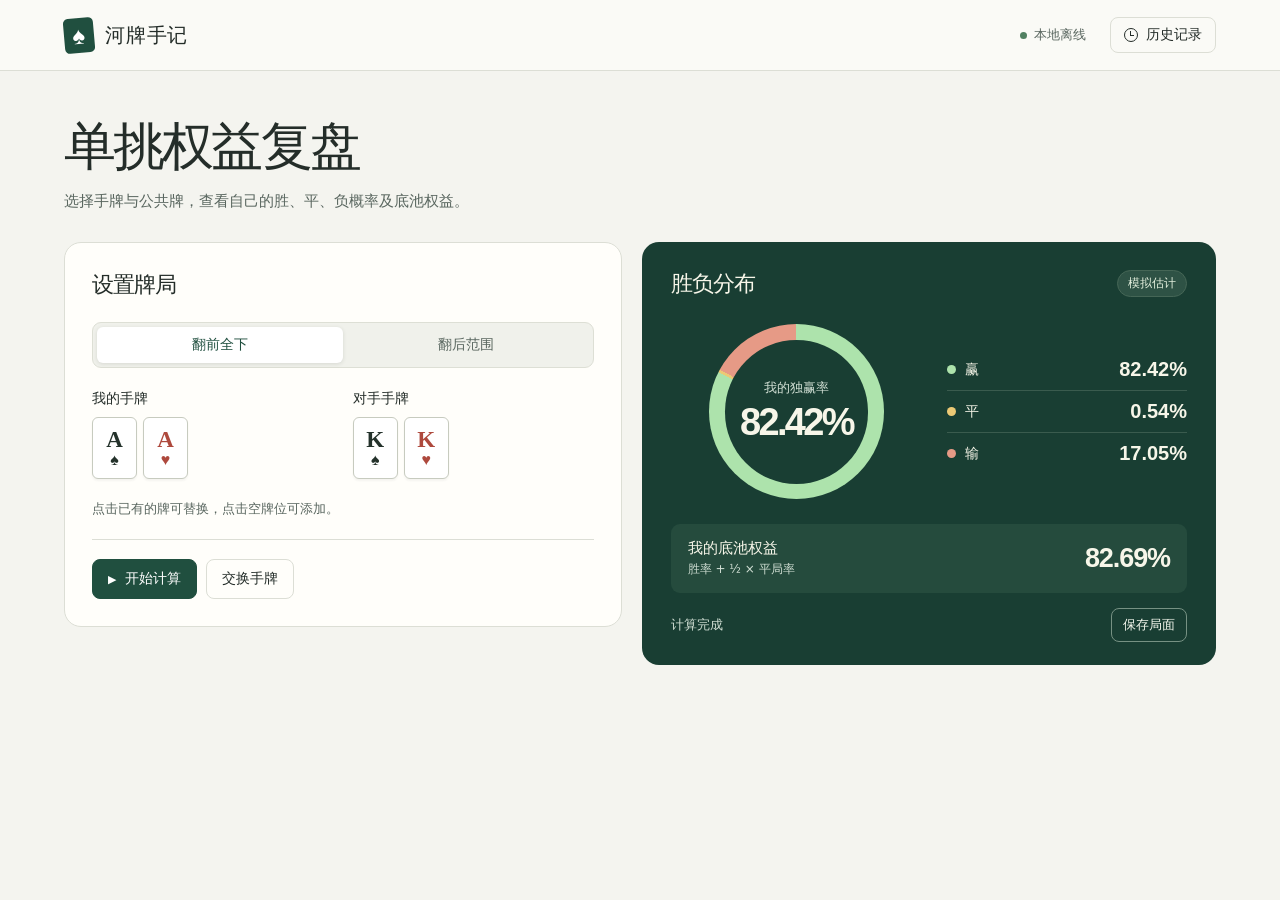
==== index.html @ 37ff810c "上传河牌手记源码、文档和测试" ====
<!doctype html>
<html lang="zh-CN">
<head>
  <meta charset="utf-8">
  <meta name="viewport" content="width=device-width, initial-scale=1">
  <meta name="color-scheme" content="light">
  <title>河牌手记 · 单挑权益复盘</title>
  <link rel="stylesheet" href="web/style.css">
  <script defer src="web/equity.js"></script>
  <script defer src="web/runner.js"></script>
  <script defer src="web/app.js"></script>
</head>
<body>
  <header class="topbar">
    <div class="frame topbar-inner">
      <div class="brand"><span class="brand-mark" aria-hidden="true">♠</span>河牌手记</div>
      <div class="top-actions"><span class="offline"><i></i>本地离线</span><button id="history-open" class="quiet-button" type="button" aria-haspopup="dialog"><span class="clock-icon" aria-hidden="true"></span>历史记录</button></div>
    </div>
  </header>
  <main class="frame">
    <div class="intro"><h1>单挑权益复盘</h1><p>选择手牌与公共牌，查看自己的胜、平、负概率及底池权益。</p></div>
    <div class="workspace">
      <section class="panel config" aria-labelledby="config-title">
        <h2 id="config-title">设置牌局</h2>
        <div class="segments" aria-label="分析模式"><button type="button" id="mode-fixed" aria-pressed="true">翻前全下</button><button type="button" id="mode-range" aria-pressed="false">翻后范围</button></div>
        <div class="hands">
          <div class="hand-field">
            <span class="hand-label" id="hero-label">我的手牌</span>
            <div class="cards-preview" id="hero-preview" role="group" aria-labelledby="hero-label"></div>
          </div>
          <div class="hand-field" id="villain-field">
            <span class="hand-label" id="villain-label">对手手牌</span>
            <div class="cards-preview" id="villain-preview" role="group" aria-labelledby="villain-label"></div>
          </div>
          <div class="hand-field board-field" id="board-field" hidden>
            <span class="hand-label" id="board-label">公共牌</span>
            <div class="cards-preview" id="board-preview" role="group" aria-labelledby="board-label"></div>
          </div>
        </div>
        <p class="hint card-hint">点击已有的牌可替换，点击空牌位可添加。</p>
        <div id="range-field" hidden>
          <label for="range-kind">对手范围</label>
          <select id="range-kind"><option value="uniform">全部合法组合 · 等权</option><option value="weighted">自定义加权组合</option></select>
          <div id="weighted-field" hidden>
            <label for="saved-range">载入已保存的范围</label>
            <select id="saved-range"><option value="">选择范围</option></select>
            <div id="range-list"></div>
            <button id="add-combo" class="secondary" type="button">＋ 添加组合</button>
            <div class="range-save"><label for="range-name">范围名称</label><input id="range-name" type="text" placeholder="自定义范围"><button id="save-range" type="button" class="secondary">保存范围</button></div>
          </div>
        </div>
        <div class="run-actions">
          <button id="run" class="primary" type="button"><span aria-hidden="true">▶</span> 开始计算</button>
          <button id="cancel" class="secondary" type="button" hidden>取消计算</button>
          <button id="swap" class="secondary" type="button">交换手牌</button>
        </div>
        <p id="feedback" class="feedback" role="alert" hidden></p>
      </section>
      <section class="result-panel" aria-labelledby="result-title">
        <div class="result-head"><h2 id="result-title">胜负分布</h2><span id="method" class="method">等待计算</span></div>
        <div class="result-main">
          <div id="donut" class="donut"><div><span>我的独赢率</span><strong id="win-hero">—</strong></div></div>
          <dl class="outcomes">
            <div><dt><i class="win-dot"></i>赢</dt><dd data-prob="win">—</dd></div>
            <div><dt><i class="tie-dot"></i>平</dt><dd data-prob="tie">—</dd></div>
            <div><dt><i class="loss-dot"></i>输</dt><dd data-prob="loss">—</dd></div>
          </dl>
        </div>
        <div class="equity"><div><span>我的底池权益</span><small>胜率 + ½ × 平局率</small></div><strong data-prob="equity">—</strong></div>
        <p id="range-summary" class="hint" hidden></p>
        <div class="result-foot"><span id="job-status" role="status">准备就绪</span><button type="button" id="save" class="save-button" disabled>保存局面</button></div>
      </section>
    </div>
    <section id="combos" class="panel combos" aria-labelledby="combos-title" hidden>
      <div class="section-head"><div><h2 id="combos-title">对手组合</h2><p id="count" class="hint" aria-live="polite"></p></div>
        <div class="filters">
          <label for="relation-filter">当前关系<select id="relation-filter"><option value="all">全部</option><option value="1">我领先</option><option value="0">持平</option><option value="-1">我落后</option></select></label>
          <label for="equity-filter">最低权益（%）<input id="equity-filter" type="number" min="0" max="100" step="any" placeholder="0"></label>
        </div>
      </div>
      <div class="table-scroll" tabindex="0" aria-label="可横向滚动的对手组合表">
        <table><thead><tr><th scope="col">对手手牌</th><th scope="col">当前关系</th><th scope="col">独赢率</th><th scope="col">平局率</th><th scope="col">输率</th><th scope="col">我的权益</th><th scope="col">权重</th><th scope="col" id="counts-heading" hidden>终局计数</th></tr></thead><tbody id="rows"></tbody></table>
      </div>
      <p id="no-rows" class="hint" hidden>没有符合筛选条件的组合。</p>
      <div class="pagination" id="pagination" hidden><button id="prev-page" type="button" class="secondary">上一页</button><span id="page-number"></span><button id="next-page" type="button" class="secondary">下一页</button></div>
    </section>
  </main>
  <dialog id="picker" aria-labelledby="picker-title">
    <div class="dialog-head"><h2 id="picker-title">选择手牌</h2><button id="picker-close" type="button" class="icon-button" aria-label="关闭选牌">×</button></div>
    <div id="deck" class="deck"></div>
    <div class="dialog-actions"><button id="clear-slot" type="button" class="secondary">移除这张牌</button></div>
  </dialog>
  <dialog id="history-dialog" aria-labelledby="history-title">
    <div class="dialog-head"><h2 id="history-title">历史记录</h2><button id="history-close" type="button" class="icon-button" aria-label="关闭历史记录">×</button></div>
    <div id="history-list"></div><p id="history-note" class="hint" role="status"></p>
  </dialog>
</body>
</html>
---- web/style.css ----
:root {
  font-family: "DM Sans","Microsoft YaHei","PingFang SC",system-ui,sans-serif;
  color:#242d29; background:#f4f4ef; font-synthesis:none;
  --green:#204f3f; --ink:#242d29; --muted:#59665f; --line:#dcded5;
  --win:#ade3ac; --tie:#ecc975; --loss:#e69a86;
}
* {box-sizing:border-box}
body {margin:0; min-height:100vh}
button,input,select,textarea {font:inherit}
button {cursor:pointer}
button:disabled {cursor:default; opacity:.48}
button:focus-visible,input:focus-visible,select:focus-visible,textarea:focus-visible,[tabindex]:focus-visible {outline:3px solid #6496c7;outline-offset:3px}
[hidden] {display:none !important}
.frame {width:min(1152px,calc(100% - 80px));margin:auto}
.topbar {background:#fafaf6;border-bottom:1px solid var(--line)}
.topbar-inner,.top-actions,.brand,.offline,.quiet-button,.result-head,.result-foot,.equity,.dialog-head,.run-actions,.dialog-actions,.pagination {display:flex;align-items:center}
.topbar-inner {height:70px;justify-content:space-between}
.brand {font-size:20px;font-weight:750;letter-spacing:.04em;gap:11px}
.brand-mark {display:grid;place-items:center;width:30px;height:35px;color:#fff;background:var(--green);border-radius:5px;font:24px/1 Georgia,serif;transform:rotate(-5deg)}
.top-actions {gap:24px}
.offline {color:var(--muted);font-size:13px;gap:7px}
.offline i,.outcomes i {display:inline-block;border-radius:100%;flex:none}
.offline i {width:7px;height:7px;background:#518061}
.quiet-button,.secondary,.icon-button,.save-button {background:transparent;color:inherit;border:1px solid var(--line)}
.quiet-button,.secondary,.primary,.save-button {border-radius:8px;font-weight:600}
.quiet-button {padding:8px 13px;gap:8px;font-size:14px}
.clock-icon {width:14px;height:14px;border:1.5px solid;border-radius:100%;position:relative}
.clock-icon:before {content:"";position:absolute;left:5px;top:2px;width:3px;height:4px;border-left:1px solid;border-bottom:1px solid}
.intro {margin:45px 0 28px}
h1,h2,p,dl,dd {margin:0}
h1 {font-size:clamp(32px,4.5vw,52px);font-weight:740;letter-spacing:-.055em;line-height:1.17}
.intro p {margin-top:12px;font-size:15px;line-height:1.65;color:var(--muted)}
.workspace {display:grid;grid-template-columns:1fr 1.03fr;gap:20px;align-items:start;margin-bottom:24px}
.panel,.result-panel {border-radius:17px}
.panel {background:#fffefa;border:1px solid var(--line);padding:27px}
h2 {font-size:22px;font-weight:700;letter-spacing:-.04em;line-height:1.4}
.segments {display:grid;grid-template-columns:1fr 1fr;padding:4px;border:1px solid #dddfd5;background:#f0f1eb;border-radius:9px;margin:22px 0}
.segments button {background:transparent;border:0;border-radius:6px;padding:9px 5px;color:var(--muted);font-weight:600;font-size:14px}
.segments button[aria-pressed=true] {background:white;color:var(--green);box-shadow:0 1px 4px #222b231f}
.hands {display:flex;gap:20px;flex-wrap:wrap}
.hand-field {flex:1 1 105px;min-width:0}
.board-field {flex:2 1 205px}
label,.hand-label {display:block;font-size:14px;font-weight:600}
.cards-preview {display:flex;align-items:center;gap:6px}
.cards-preview {margin:9px 0}
.card {font-family:Georgia,"Times New Roman",serif;position:relative;background:#fff;border:1px solid #c7cbbf;box-shadow:0 2px 2px #2534230c;color:#24322b;display:flex;flex-direction:column;align-items:center;justify-content:center;gap:1px;border-radius:6px;line-height:1}
.card:hover:not(:disabled),.secondary:hover:not(:disabled),.quiet-button:hover {border-color:#8ba190;background:#f6f8ef}
.cards-preview .card {height:62px;width:45px;min-width:0}
.cards-preview .card:hover {border-color:var(--green);box-shadow:0 2px 5px #204f3f25}
.card b {font-size:23px;font-weight:600}
.card span {font-size:16px}
.red {color:#ae493d}
.card.blank {border-style:dashed;background:#f6f6f0;color:#738077;font:20px system-ui}
input,select,textarea {border:1px solid #cdd3c8;color:var(--ink);background:white;border-radius:6px;padding:8px 10px;min-width:0}
.hint {font-size:13px;line-height:1.65;color:var(--muted)}
.card-hint {margin:10px 0 0}
#range-field {margin-top:19px}
#range-field select {width:100%;margin-top:7px}
#weighted-field > label {display:block;margin-top:12px}
.range-save {display:flex;align-items:center;gap:8px;flex-wrap:wrap;margin-top:12px}
.range-save input {flex:1;min-width:7em}
#range-summary {color:inherit}
#weighted-field {margin-top:14px}
.range-row {display:flex;gap:13px;align-items:center;flex-wrap:wrap;border-top:1px solid var(--line);padding:7px 0}
.range-row label {display:flex;align-items:center;gap:6px;font-size:13px}
.range-row input {width:75px}
.range-row small {flex-basis:100%}
.range-row .cards-preview {margin:3px 0}
#add-combo {margin-top:8px}
.run-actions {border-top:1px solid var(--line);padding-top:19px;margin-top:19px;gap:9px;flex-wrap:wrap}
.primary,.secondary {font-size:14px;padding:10px 15px}
.primary {border:1px solid var(--green);background:var(--green);color:#fff}
.primary:hover:not(:disabled) {background:#173d30}
#run span {margin-right:4px;font-size:11px}
.feedback {margin-top:14px;font-size:14px;line-height:1.65;color:#954432}
.feedback.info {color:var(--green)}
.result-panel {background:#193e33;color:#f7f6e9;padding:27px 29px 23px}
.result-head,.result-foot,.equity,.section-head,.dialog-head {justify-content:space-between;gap:12px}
.method {background:#2e5245;color:#e2eedc;border:1px solid #456656;padding:4px 10px;border-radius:30px;font-size:12px;white-space:nowrap}
.result-main {display:grid;grid-template-columns:1.05fr 1fr;align-items:center;gap:25px;padding:25px 0}
.donut {width:min(100%,175px);aspect-ratio:1;border-radius:50%;background:#385b4e;display:grid;place-items:center;justify-self:center}
.donut>div {background:#193e33;border-radius:50%;width:82%;aspect-ratio:1;display:flex;flex-direction:column;align-items:center;justify-content:center;gap:4px}
.donut span,.equity small,#job-status {font-size:13px;color:#d1dfd4}
.donut strong,.equity strong,.outcomes dd {font-family:"DM Sans","Segoe UI",sans-serif;font-variant-numeric:tabular-nums}
.donut strong {font-size:clamp(24px,3.1vw,38px);letter-spacing:-.07em}
.outcomes>div {display:flex;justify-content:space-between;gap:6px;padding:9px 0;border-bottom:1px solid #3a5b4e;align-items:center}
.outcomes>div:last-child {border:0}
.outcomes dt {display:flex;align-items:center;gap:9px;font-size:14px}
.outcomes i {width:9px;height:9px}
.win-dot {background:var(--win)} .tie-dot {background:var(--tie)} .loss-dot {background:var(--loss)}
.outcomes dd {font-size:20px;font-weight:600}
.equity {padding:15px 17px;background:#254b3d;border-radius:9px}
.equity span,.equity small {display:block}
.equity span {font-size:15px;font-weight:650}
.equity small {margin-top:3px;font-size:12px}
.equity strong {font-size:27px;letter-spacing:-.04em}
.result-foot {margin-top:15px}
.save-button {border-color:#769183;color:#f3f7ed;font-size:13px;padding:7px 11px;white-space:nowrap}
.save-button:hover:not(:disabled) {background:#315a48}
.combos {margin-bottom:35px}
.section-head {display:flex;align-items:flex-start;flex-wrap:wrap}
.section-head .hint {margin:5px 0}
.filters {display:flex;gap:12px;align-items:center;flex-wrap:wrap}
.filters label {font-size:12px}
.filters select,.filters input {display:block;margin-top:4px;width:110px;font-size:13px}
.table-scroll {overflow:auto;margin-top:17px}
table {width:100%;border-collapse:collapse;white-space:nowrap;font-size:14px;font-variant-numeric:tabular-nums}
th,td {padding:10px 9px;border-bottom:1px solid #e5e8df;text-align:right}
th {color:#546359;font-size:12px;background:#f3f5ee}
th:first-child,td:first-child,th:nth-child(2),td:nth-child(2) {text-align:left}
.inline-card {font:600 16px Georgia,serif;display:inline-block;margin-right:7px}
.pagination,.dialog-actions {justify-content:flex-end;gap:10px;margin-top:16px}
.pagination span {font-size:13px;color:var(--muted)}
dialog {background:#fffef9;color:var(--ink);border:1px solid var(--line);border-radius:14px;padding:22px;width:min(560px,calc(100% - 24px));max-height:90vh;overflow:auto}
dialog::backdrop {background:#10271e77}
.dialog-head {margin-bottom:17px}
.icon-button {width:34px;height:34px;border-radius:50%;font:23px/1 Arial}
.deck .card[aria-pressed=true] {border:2px solid var(--green);background:#eff5e9}
.deck {display:grid;grid-template-columns:repeat(13,minmax(0,1fr));gap:4px}
.deck .card {min-height:42px;padding:2px}
.deck .card b {font-size:16px}
.deck .card span {font-size:13px}
.deck .card:disabled {opacity:.32;background:#e7e8df}
.history-entry {width:100%;display:flex;align-items:center;justify-content:space-between;gap:10px;text-align:left;background:#f8f9f3;border:1px solid var(--line);padding:13px;border-radius:8px;margin-bottom:9px;color:var(--ink)}
.history-entry strong,.history-entry small {display:block}
.history-entry small {color:var(--muted);margin-top:5px}
@media(max-width:830px) {
  .frame {width:calc(100% - 40px)}
  .workspace {gap:13px}
  .panel,.result-panel {padding:20px}
  .result-main {gap:12px}
  .cards-preview {gap:4px}
  .cards-preview .card {max-width:calc((100% - 16px)/2)}
  .board-field .card {max-width:calc((100% - 16px)/5)}
}
@media(max-width:690px) {
  .frame {width:calc(100% - 28px)}
  .topbar-inner {height:59px}
  .brand {font-size:17px;gap:8px}
  .top-actions {gap:10px}
  .offline {font-size:11px}
  .quiet-button {padding:7px 9px;font-size:13px}
  .intro {margin:27px 0 19px}
  .intro p {font-size:14px;margin-top:7px}
  .workspace {grid-template-columns:1fr;gap:14px}
  .result-main {padding:19px 0}
  .donut {width:140px}
  .donut strong {font-size:29px}
  .board-field {flex-basis:170px}
  .deck {gap:3px}
  dialog {padding:14px}
}
@media(max-width:375px) {
  .offline {display:none}
  .deck {grid-template-columns:repeat(7,minmax(0,1fr))}
  .hands {gap:12px}
}
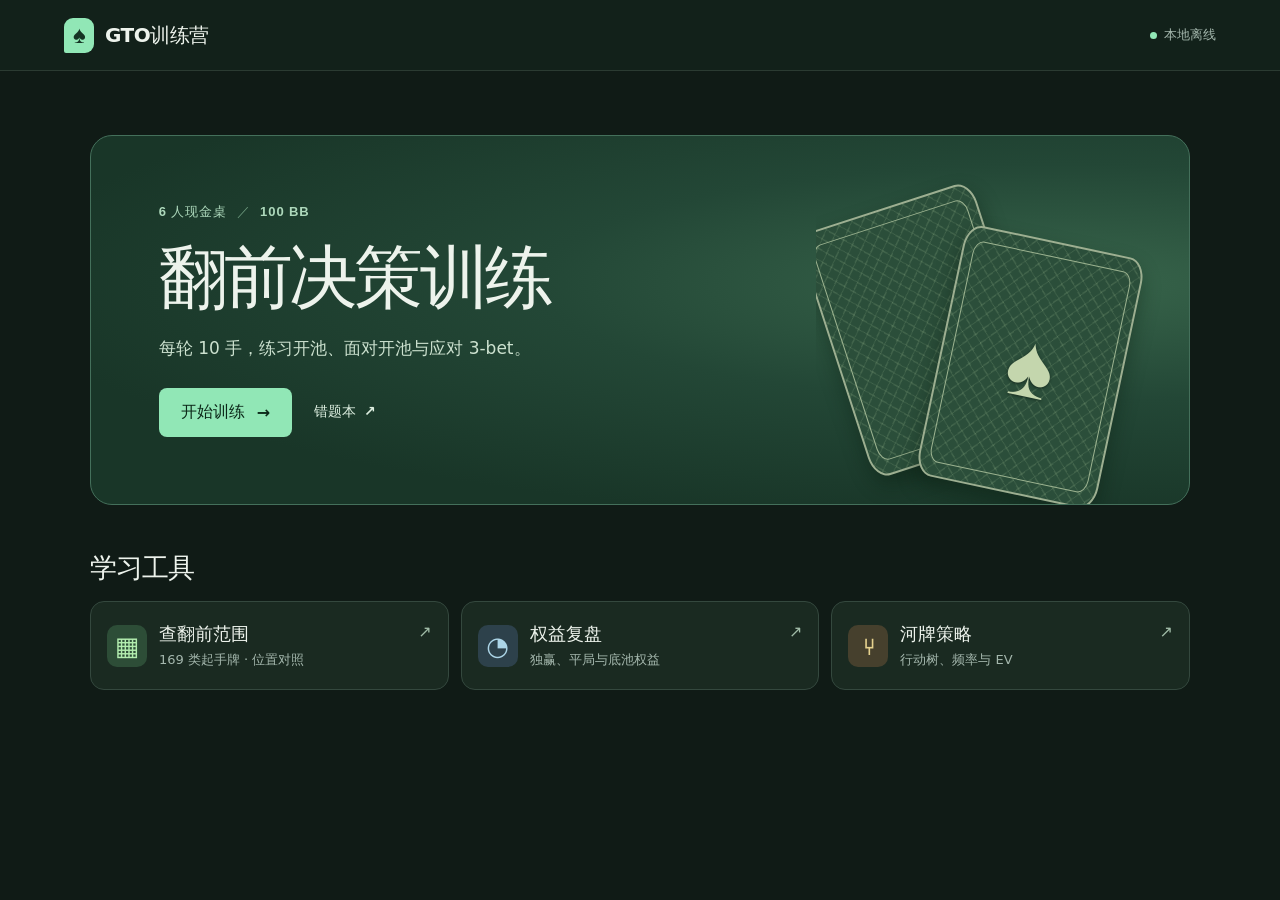
==== commit 5c18fd46: "发布 GTO训练营 v6 源码、测试、验收记录与使用手册" ====
--- a/index.html
+++ b/index.html
@@ -3,96 +3,49 @@
 <head>
   <meta charset="utf-8">
   <meta name="viewport" content="width=device-width, initial-scale=1">
-  <meta name="color-scheme" content="light">
-  <title>河牌手记 · 单挑权益复盘</title>
+  <meta name="color-scheme" content="dark">
+  <title>GTO训练营 · 训练工作台</title>
   <link rel="stylesheet" href="web/style.css">
-  <script defer src="web/equity.js"></script>
-  <script defer src="web/runner.js"></script>
-  <script defer src="web/app.js"></script>
+  <link rel="stylesheet" href="web/camp.css">
+  <script defer src="preflop/ranges.js"></script>
+  <script defer src="training/session.js"></script>
+  <script defer src="web/home.js"></script>
 </head>
-<body>
-  <header class="topbar">
-    <div class="frame topbar-inner">
-      <div class="brand"><span class="brand-mark" aria-hidden="true">♠</span>河牌手记</div>
-      <div class="top-actions"><span class="offline"><i></i>本地离线</span><button id="history-open" class="quiet-button" type="button" aria-haspopup="dialog"><span class="clock-icon" aria-hidden="true"></span>历史记录</button></div>
-    </div>
-  </header>
-  <main class="frame">
-    <div class="intro"><h1>单挑权益复盘</h1><p>选择手牌与公共牌，查看自己的胜、平、负概率及底池权益。</p></div>
-    <div class="workspace">
-      <section class="panel config" aria-labelledby="config-title">
-        <h2 id="config-title">设置牌局</h2>
-        <div class="segments" aria-label="分析模式"><button type="button" id="mode-fixed" aria-pressed="true">翻前全下</button><button type="button" id="mode-range" aria-pressed="false">翻后范围</button></div>
-        <div class="hands">
-          <div class="hand-field">
-            <span class="hand-label" id="hero-label">我的手牌</span>
-            <div class="cards-preview" id="hero-preview" role="group" aria-labelledby="hero-label"></div>
-          </div>
-          <div class="hand-field" id="villain-field">
-            <span class="hand-label" id="villain-label">对手手牌</span>
-            <div class="cards-preview" id="villain-preview" role="group" aria-labelledby="villain-label"></div>
-          </div>
-          <div class="hand-field board-field" id="board-field" hidden>
-            <span class="hand-label" id="board-label">公共牌</span>
-            <div class="cards-preview" id="board-preview" role="group" aria-labelledby="board-label"></div>
-          </div>
-        </div>
-        <p class="hint card-hint">点击已有的牌可替换，点击空牌位可添加。</p>
-        <div id="range-field" hidden>
-          <label for="range-kind">对手范围</label>
-          <select id="range-kind"><option value="uniform">全部合法组合 · 等权</option><option value="weighted">自定义加权组合</option></select>
-          <div id="weighted-field" hidden>
-            <label for="saved-range">载入已保存的范围</label>
-            <select id="saved-range"><option value="">选择范围</option></select>
-            <div id="range-list"></div>
-            <button id="add-combo" class="secondary" type="button">＋ 添加组合</button>
-            <div class="range-save"><label for="range-name">范围名称</label><input id="range-name" type="text" placeholder="自定义范围"><button id="save-range" type="button" class="secondary">保存范围</button></div>
-          </div>
-        </div>
-        <div class="run-actions">
-          <button id="run" class="primary" type="button"><span aria-hidden="true">▶</span> 开始计算</button>
-          <button id="cancel" class="secondary" type="button" hidden>取消计算</button>
-          <button id="swap" class="secondary" type="button">交换手牌</button>
-        </div>
-        <p id="feedback" class="feedback" role="alert" hidden></p>
-      </section>
-      <section class="result-panel" aria-labelledby="result-title">
-        <div class="result-head"><h2 id="result-title">胜负分布</h2><span id="method" class="method">等待计算</span></div>
-        <div class="result-main">
-          <div id="donut" class="donut"><div><span>我的独赢率</span><strong id="win-hero">—</strong></div></div>
-          <dl class="outcomes">
-            <div><dt><i class="win-dot"></i>赢</dt><dd data-prob="win">—</dd></div>
-            <div><dt><i class="tie-dot"></i>平</dt><dd data-prob="tie">—</dd></div>
-            <div><dt><i class="loss-dot"></i>输</dt><dd data-prob="loss">—</dd></div>
-          </dl>
-        </div>
-        <div class="equity"><div><span>我的底池权益</span><small>胜率 + ½ × 平局率</small></div><strong data-prob="equity">—</strong></div>
-        <p id="range-summary" class="hint" hidden></p>
-        <div class="result-foot"><span id="job-status" role="status">准备就绪</span><button type="button" id="save" class="save-button" disabled>保存局面</button></div>
-      </section>
-    </div>
-    <section id="combos" class="panel combos" aria-labelledby="combos-title" hidden>
-      <div class="section-head"><div><h2 id="combos-title">对手组合</h2><p id="count" class="hint" aria-live="polite"></p></div>
-        <div class="filters">
-          <label for="relation-filter">当前关系<select id="relation-filter"><option value="all">全部</option><option value="1">我领先</option><option value="0">持平</option><option value="-1">我落后</option></select></label>
-          <label for="equity-filter">最低权益（%）<input id="equity-filter" type="number" min="0" max="100" step="any" placeholder="0"></label>
+<body class="camp-home">
+  <header class="topbar"><div class="frame topbar-inner">
+    <div class="brand"><span class="brand-mark" aria-hidden="true">♠</span>GTO训练营</div>
+    <span class="offline"><i></i>本地离线</span>
+  </div></header>
+  <main class="frame camp-desk">
+    <section class="camp-hero" aria-labelledby="train-title">
+      <div class="camp-hero-copy">
+        <p class="camp-model">6 人现金桌 <span>／</span> 100 BB</p>
+        <h1 id="train-title">翻前决策训练</h1>
+        <p class="camp-description">每轮 10 手，练习开池、面对开池与应对 3-bet。</p>
+        <div class="camp-cta">
+          <a id="start-training" class="primary" href="training/index.html">开始训练</a>
+          <a class="camp-review" href="training/index.html#review">错题本 <span aria-hidden="true">↗</span></a>
         </div>
       </div>
-      <div class="table-scroll" tabindex="0" aria-label="可横向滚动的对手组合表">
-        <table><thead><tr><th scope="col">对手手牌</th><th scope="col">当前关系</th><th scope="col">独赢率</th><th scope="col">平局率</th><th scope="col">输率</th><th scope="col">我的权益</th><th scope="col">权重</th><th scope="col" id="counts-heading" hidden>终局计数</th></tr></thead><tbody id="rows"></tbody></table>
+      <div class="camp-art" aria-hidden="true"><span class="back-card far"></span><span class="back-card near"><b>♠</b></span></div>
+    </section>
+    <section class="camp-tools" aria-labelledby="study-title">
+      <h2 id="study-title">学习工具</h2>
+      <div class="tool-grid">
+        <a class="tool-card" id="open-preflop" href="preflop/index.html">
+          <span class="tool-icon grid-icon" aria-hidden="true">▦</span>
+          <div><h3>查翻前范围</h3><p>169 类起手牌 · 位置对照</p></div><span class="tool-go" aria-hidden="true">↗</span>
+        </a>
+        <a class="tool-card" id="open-equity" href="equity.html">
+          <span class="tool-icon equity-icon" aria-hidden="true">◔</span>
+          <div><h3>权益复盘</h3><p>独赢、平局与底池权益</p></div><span class="tool-go" aria-hidden="true">↗</span>
+        </a>
+        <a class="tool-card" id="open-strategy" href="strategy/index.html" hidden>
+          <span class="tool-icon river-icon" aria-hidden="true">⑂</span>
+          <div><h3>河牌策略</h3><p>行动树、频率与 EV</p></div><span class="tool-go" aria-hidden="true">↗</span>
+        </a>
       </div>
-      <p id="no-rows" class="hint" hidden>没有符合筛选条件的组合。</p>
-      <div class="pagination" id="pagination" hidden><button id="prev-page" type="button" class="secondary">上一页</button><span id="page-number"></span><button id="next-page" type="button" class="secondary">下一页</button></div>
     </section>
   </main>
-  <dialog id="picker" aria-labelledby="picker-title">
-    <div class="dialog-head"><h2 id="picker-title">选择手牌</h2><button id="picker-close" type="button" class="icon-button" aria-label="关闭选牌">×</button></div>
-    <div id="deck" class="deck"></div>
-    <div class="dialog-actions"><button id="clear-slot" type="button" class="secondary">移除这张牌</button></div>
-  </dialog>
-  <dialog id="history-dialog" aria-labelledby="history-title">
-    <div class="dialog-head"><h2 id="history-title">历史记录</h2><button id="history-close" type="button" class="icon-button" aria-label="关闭历史记录">×</button></div>
-    <div id="history-list"></div><p id="history-note" class="hint" role="status"></p>
-  </dialog>
 </body>
 </html>
--- a/web/style.css
+++ b/web/style.css
@@ -30,6 +30,7 @@
 h1,h2,p,dl,dd {margin:0}
 h1 {font-size:clamp(32px,4.5vw,52px);font-weight:740;letter-spacing:-.055em;line-height:1.17}
 .intro p {margin-top:12px;font-size:15px;line-height:1.65;color:var(--muted)}
+#open-preflop {display:inline-flex;margin-top:12px;text-decoration:none}
 .workspace {display:grid;grid-template-columns:1fr 1.03fr;gap:20px;align-items:start;margin-bottom:24px}
 .panel,.result-panel {border-radius:17px}
 .panel {background:#fffefa;border:1px solid var(--line);padding:27px}
@@ -115,12 +116,12 @@
 dialog::backdrop {background:#10271e77}
 .dialog-head {margin-bottom:17px}
 .icon-button {width:34px;height:34px;border-radius:50%;font:23px/1 Arial}
-.deck .card[aria-pressed=true] {border:2px solid var(--green);background:#eff5e9}
 .deck {display:grid;grid-template-columns:repeat(13,minmax(0,1fr));gap:4px}
-.deck .card {min-height:42px;padding:2px}
+.deck .card {min-width:0;min-height:44px;padding:1px}
 .deck .card b {font-size:16px}
 .deck .card span {font-size:13px}
 .deck .card:disabled {opacity:.32;background:#e7e8df}
+.deck .card[aria-pressed=true] {border:2px solid #306644;outline:1px solid #a6ecc2;background:#e0f4e3;opacity:1}
 .history-entry {width:100%;display:flex;align-items:center;justify-content:space-between;gap:10px;text-align:left;background:#f8f9f3;border:1px solid var(--line);padding:13px;border-radius:8px;margin-bottom:9px;color:var(--ink)}
 .history-entry strong,.history-entry small {display:block}
 .history-entry small {color:var(--muted);margin-top:5px}
@@ -152,6 +153,7 @@
 }
 @media(max-width:375px) {
   .offline {display:none}
-  .deck {grid-template-columns:repeat(7,minmax(0,1fr))}
+  #picker,#gto-picker {width:calc(100% - 12px);max-width:calc(100% - 12px);padding:12px 6px}
+  .deck {column-gap:2px}
   .hands {gap:12px}
 }
--- a/web/camp.css
+++ b/web/camp.css
@@ -0,0 +1,77 @@
+:root {
+  color-scheme:dark;
+  --ink:#edf3ec; --muted:#a4b7ad; --line:#34483e; --green:#91e7b6;
+  --surface:#192820; --deep:#101b16; --felt:#214438;
+  color:var(--ink); background:var(--deep);
+}
+a {color:var(--green)}
+a:focus-visible {outline:3px solid #a8d3ff;outline-offset:3px}
+.topbar {background:#12211a;border-color:#2b3b32}
+.brand {letter-spacing:-.025em}
+.brand-mark {background:#91e7b6;color:#153324;transform:none;border-radius:9px 9px 9px 2px}
+.quiet-button,.camp-cta a,.tool-card {text-decoration:none}
+.offline i {background:#91e7b6}
+.panel,dialog {background:var(--surface)}
+.result-panel {background:#1d3930;border:1px solid #38584a}
+input,select,textarea {background:#122019;color:var(--ink);border-color:#486151}
+.primary {background:var(--green);color:#0c2819;border-color:transparent}
+.primary:hover:not(:disabled) {background:#b9f4d1}
+.secondary:hover:not(:disabled),.quiet-button:hover {background:#253d30;border-color:#658571}
+.segments,th {background:#12221a;color:var(--muted);border-color:var(--line)}
+th,td {border-color:var(--line)}
+.segments button[aria-pressed=true] {background:#345643;color:#e6f8eb}
+.history-entry {background:#203328}
+.feedback {color:#ffaf98}
+.result-panel .method {color:#c3e4d1;background:#294b3e}
+#range-list .red,.inline-card.red {color:#ffac9c}
+#gto-matrix button[aria-pressed=true] {background:#88cfa4;color:#153324}
+.camp-home .offline {display:flex}
+.camp-desk {max-width:1100px;padding:clamp(22px,5vw,68px) 0 40px}
+.camp-hero {
+  position:relative;isolation:isolate;overflow:hidden;border:1px solid #44705b;border-radius:22px;
+  background:radial-gradient(ellipse at 88% 40%,#38654b 0%,#234736 38%,#193628 77%);
+}
+.camp-hero-copy {position:relative;z-index:1;padding:clamp(28px,5.3vw,70px);width:69%}
+.camp-model {color:#add8bb;font:650 13px/1.3 "DM Sans","Microsoft YaHei",sans-serif;letter-spacing:.07em}
+.camp-model span {padding-inline:5px;color:#709e81}
+.camp-hero h1 {margin:16px 0;font-size:clamp(32px,5.4vw,70px);letter-spacing:-.055em}
+.camp-description {color:#cce1cf;line-height:1.65;font-size:clamp(14px,1.6vw,17px)}
+.camp-cta {display:flex;gap:22px;align-items:center;flex-wrap:wrap;margin-top:26px}
+.camp-cta .primary {padding:13px 21px;display:inline-flex;align-items:center;justify-content:center;font-size:16px}
+.camp-cta .primary::after {content:"→";margin-left:12px}
+.camp-review {font-size:14px;font-weight:650;color:#deefe1}
+.camp-review span {padding-left:3px}
+.camp-art {position:absolute;z-index:0;inset:0 0 0 auto;width:34%;pointer-events:none;overflow:hidden}
+.back-card {
+  display:grid;place-items:center;position:absolute;top:22%;left:16%;width:49%;aspect-ratio:5/7;
+  border:2px solid #9daf91;border-radius:9%;box-shadow:0 10px 20px #07190d66;
+  background:repeating-linear-gradient(48deg,transparent 0 9px,#9aba8e36 9px 10px),
+    repeating-linear-gradient(-48deg,transparent 0 9px,#9aba8e36 9px 10px),#2b4e3a;
+}
+.back-card::before {content:"";position:absolute;inset:5%;border:1px solid #9cb390;border-radius:6%}
+.back-card.far {left:4%;top:18%;transform:rotate(-18deg)}
+.back-card.near {left:33%;top:28%;transform:rotate(12deg)}
+.back-card b {font:clamp(42px,7vw,98px)/1 Georgia,serif;color:#c4d6ad;text-shadow:0 1px 3px #112419}
+.camp-tools {margin-top:clamp(23px,3.6vw,44px)}
+.camp-tools h2 {font-size:clamp(20px,2.3vw,27px);margin-bottom:14px}
+.tool-grid {display:grid;grid-template-columns:repeat(auto-fit,minmax(min(100%,245px),1fr));gap:12px}
+.tool-card,#open-preflop.tool-card {display:flex;position:relative;align-items:center;gap:12px;margin:0;padding:20px 16px;color:var(--ink);background:#1a2a21;border:1px solid var(--line);border-radius:14px}
+.tool-card:hover,.tool-card:focus-visible {background:#21382a;border-color:#629475}
+.tool-card h3 {margin:0 0 5px;font-size:18px}
+.tool-card p {color:var(--muted);font-size:13px}
+.tool-go {margin-left:auto;color:#a1bca8;align-self:flex-start}
+.tool-icon {flex:none;width:40px;height:42px;display:grid;place-items:center;border-radius:10px;font:26px/1 system-ui}
+.grid-icon {background:#2d4d37;color:#b2ecae}
+.equity-icon {background:#2d414b;color:#acd5e7}
+.river-icon {background:#46402d;color:#e5d18e}
+@media(max-width:590px) {
+  .camp-hero-copy {padding:25px 17px;width:100%}
+  .camp-hero h1 {max-width:70%;font-size:clamp(28px,8vw,41px)}
+  .camp-description {width:68%;max-width:23em}
+  .camp-art {width:29%;height:80%;top:0}
+  .back-card {width:64%;top:19%}
+  .back-card.near {left:40%;top:32%}
+  .camp-cta {gap:16px;margin-top:18px}
+  .camp-cta .primary {font-size:14px;padding:12px 14px}
+  .tool-card,#open-preflop.tool-card {padding:15px}
+}
